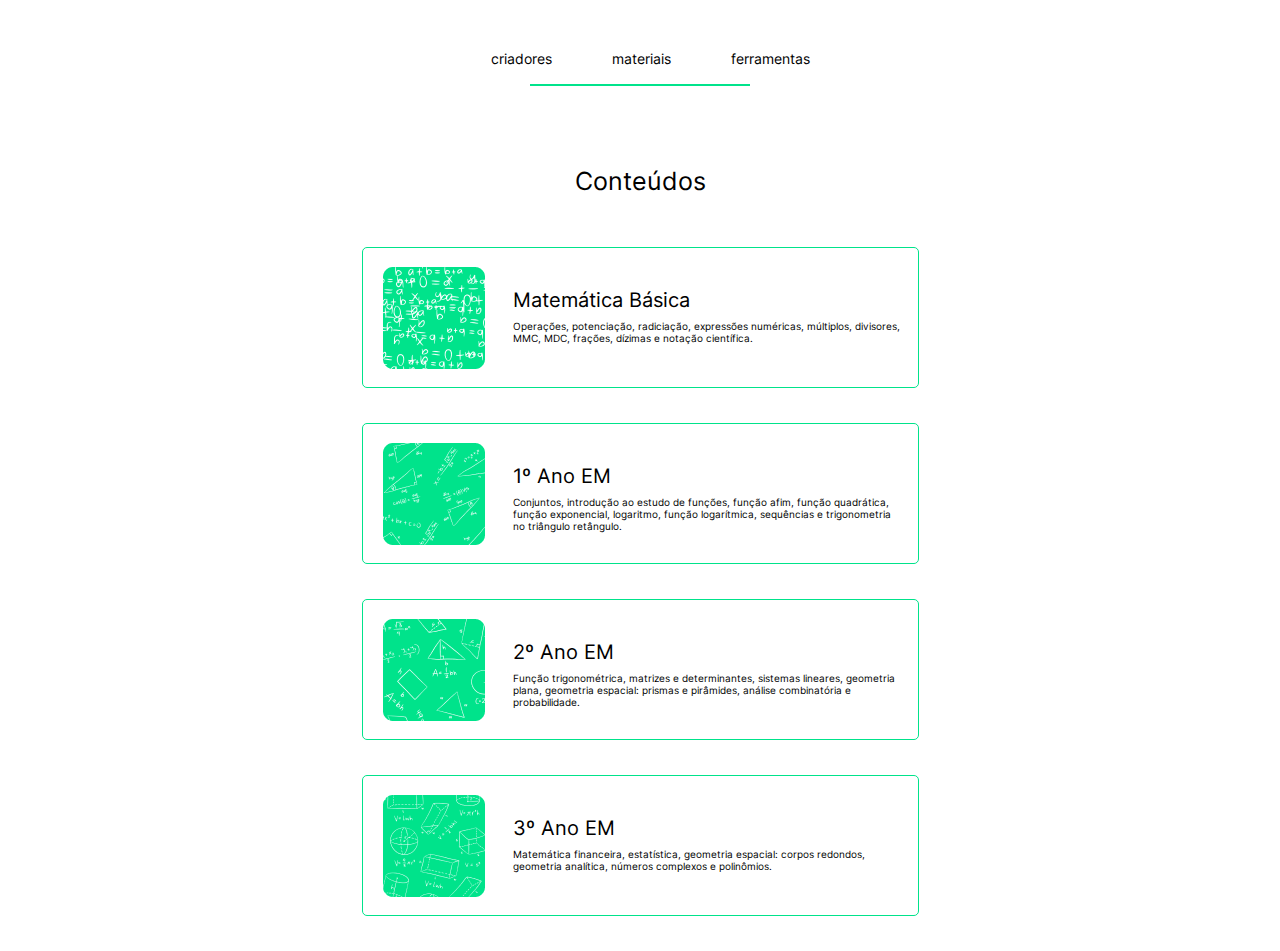
==== index.html @ a5ec0219 "Rename paginaPrincipal.html to index.html" ====
<!DOCTYPE html>
<html>

    <head>
        <link rel="stylesheet" href="style.css">
        <meta name="viewport" content="width=device-width, initial-scale=1.0">
        <title>
            Complica
        </title>
    </head>

    <body>
        <ul class="lista">

            <li class="item">
                <a class="text"
                    href="criadores.html">criadores</a>
            </li>

            <li class="item">
                <a class="text"
                    href="materiais.html">materiais</a>
            </li>

            <li class="item">
                <a class="text"
                    href="ferramentas.html">ferramentas</a>
            </li>

        </ul>

        <div class="line"> </div>

        <div class="div_principal">
            <p class="conteudo"> Conteúdos </p>

            <!-- Matemática Básica-->
            <div class="divlink" onclick="window.location='matBasica.html';">
                <img src="images/1.png" class="imagem">
                <div class="info">
                    <p class="info_title">
                        Matemática Básica
                    </p>
                    <p class="info_subtitle">
                        Operações, potenciação, radiciação, expressões
                        numéricas, múltiplos, divisores,
                        MMC, MDC, frações, dízimas e notação científica.
                    </p>
                </div>
            </div>

            <!-- 1º Ano EM-->
            <div class="divlink" onclick="window.location='1EM.html';">
                <img src="images/2.png" class="imagem">
                <div class="info">
                    <p class="info_title">
                        1º Ano EM
                    </p>
                    <p class="info_subtitle">
                        Conjuntos, introdução ao estudo de funções, função afim,
                        função quadrática,<br>função exponencial, logaritmo, função
                        logarítmica, sequências e trigonometria<br>no triângulo
                        retângulo.
                    </p>
                </div>
            </div>

            <!-- 2º Ano EM-->
            <div class="divlink" onclick="window.location='2EM.html';">
                <img src="images/3.png" class="imagem">
                <div class="info">
                    <p class="info_title">
                        2º Ano EM
                    </p>
                    <p class="info_subtitle">
                        Função trigonométrica, matrizes e determinantes,
                        sistemas lineares, geometria<br>plana, geometria espacial: prismas e pirâmides, análise
                        combinatória e<br>probabilidade.
                    </p>
                </div>
            </div>

            <!-- 3º Ano EM-->
            <div class="divlink" onclick="window.location='3EM.html';">
                <img src="images/4.png" class="imagem">
                <div class="info">
                    <p class="info_title">
                        3º Ano EM
                    </p>
                    <p class="info_subtitle">
                        Matemática financeira, estatística, geometria espacial:
                        corpos redondos,<br>geometria analítica, números complexos e polinômios.
                    </p>
                </div>
            </div>
        </div>
    </body>
</html>
---- style.css ----
@font-face {
    font-family: Inter;
    src: url(./fonts/Inter/Inter-VariableFont_slnt\,wght.ttf);
}

a:link {
    text-decoration: none;
    color: rgb(0, 0, 0);
}

a:active {
    text-decoration: none;
    color: rgb(77, 253, 33);
}

.lista {
    list-style-type: none;
    display: flex;
    justify-content: center;
    margin-top: 50px;
    margin-right: 20px;
}

.line {
    border: 1px solid #00E38B;
    width: 218.04px;
    margin-inline: auto;
}

.item {
    margin-inline: 30px;
    transition: all 0.3s;
    cursor: pointer;
}

.item:hover{
    -webkit-transform: scale(1.5);
    transform: scale(1.2);
}

.text {
    font-family: 'Inter';
    font-style: normal;
    font-weight: 400;
    font-size: 14px;
    line-height: 17px;
    color: #000000;
}

.text1 {
    font-family: 'Inter';
    font-style: normal;
    font-weight: 400;
    font-size: 14px;
    line-height: 17px;
    color: #00E38B;
}

.div_principal {
    justify-content: center;
    align-items: center;
}

.conteudo {
    text-align: center;
    font-family: 'Inter';
    font-style: normal;
    font-weight: 400;
    font-size: 25px;
    line-height: 30px;
    color: #000000;
    margin-bottom: 51px;
    margin-top: 80px;
}

.divlink {
    background-color: #FFFFFF;
    border: 1px solid #00E38B;
    border-radius: 5px;
    width: 555px;
    height: 139px;
    display: flex;
    margin-inline: auto;
    margin-bottom: 35px;
    transition: all 0.3s;
    cursor: pointer;
}

.divlink:hover{
    -webkit-transform: scale(1.5);
    transform: scale(1.1);
}

.imagem {
    width: 102px;
    height: 102px;
    margin-block: auto;
    margin-left: 20px;
}

.info {
    margin-left: 28px;
    margin-top: 20px;
}

.info_title {
    font-family: 'Inter';
    font-style: normal;
    font-weight: 400;
    font-size: 20px;
    line-height: 24px;
    color: #000000;
}

.info_subtitle {
    font-family: 'Inter';
    font-style: normal;
    font-weight: 400;
    font-size: 10px;
    line-height: 12px;
    color: #000000;
    margin-top: -12px;
}
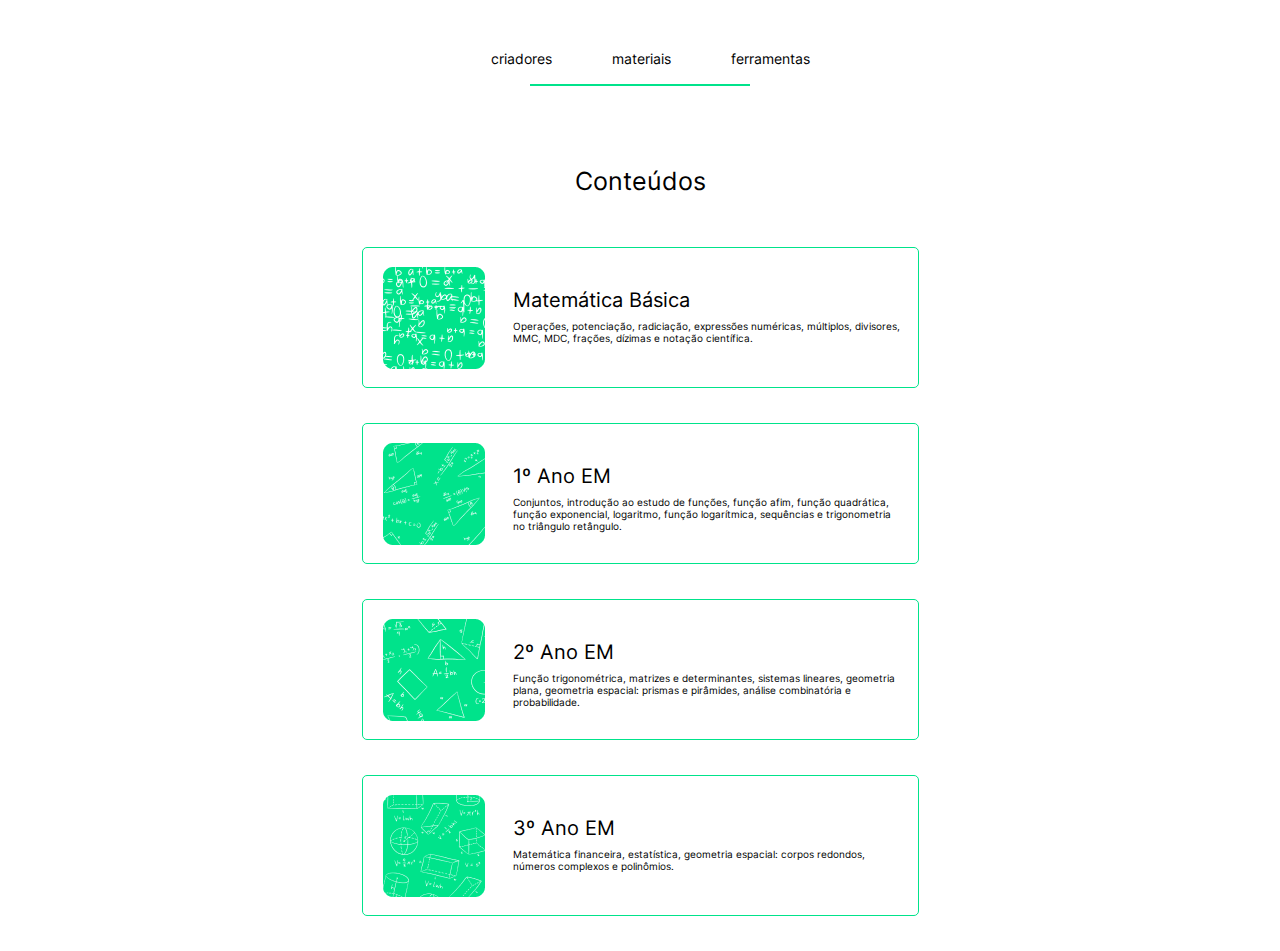
==== commit de600407: "Add files via upload" ====
--- a/index.html
+++ b/index.html
@@ -89,10 +89,10 @@
                     </p>
                     <p class="info_subtitle">
                         Matemática financeira, estatística, geometria espacial:
-                        corpos redondos,<br>geometria analítica, números complexos e polinômios.
+                        corpos redondos,<br>números complexos e polinômios.
                     </p>
                 </div>
             </div>
         </div>
     </body>
-</html>
+</html>--- a/style.css
+++ b/style.css
@@ -120,4 +120,148 @@
     line-height: 12px;
     color: #000000;
     margin-top: -12px;
+}
+
+.div_topico {
+    background-color: #FFFFFF;
+    border: 1px solid #00E38B;
+    border-radius: 5px;
+    width: 1000px;
+    height: 100px;
+    display: flex;
+    margin-inline: auto;
+    align-items: center;
+    justify-content: space-between;
+    margin-top: 50px;
+    margin-bottom: 15px;
+}
+
+.topico_nome {
+    font-family: 'Inter';
+    font-style: normal;
+    font-weight: 400;
+    font-size: 20px;
+    line-height: 24px;
+    color: #000000;
+    margin-left: 40px;
+    margin-block: auto;
+}
+
+.setinha {
+    width: 32px;
+    height: 15px;
+    margin-right: 50px;
+    transition: all 0.6s;
+}
+
+.setinha:hover{
+    -webkit-transform: rotate(-180deg);
+    -ms-transform: rotate(-180deg);
+    transform: rotate(-180deg);
+}
+
+.div_info {
+    background-color: #FFFFFF;
+    border: 1px solid #00E38B;
+    border-radius: 5px;
+    padding: 25px;
+    width: 1000px;
+    margin-inline: auto;
+    align-items: center;
+    justify-content: center;
+}
+
+.info_text {
+    font-family: 'Inter';
+    font-style: normal;
+    font-weight: 700;
+    font-size: 12px;
+    line-height: 15px;
+    text-align: justify;
+    color: #000000;
+}
+
+.vertical {
+    display: flex;
+    justify-content: center;
+}
+
+.icon {
+    justify-content: center;
+    align-items: center;
+    margin-inline: 100px;
+    text-align: center;
+}
+
+.icon_image {
+    width: 150px;
+    height: 150px;
+    border-radius: 75px;
+}
+
+.icon_name {
+    font-family: 'Inter';
+    font-style: normal;
+    font-weight: 400;
+    font-size: 14px;
+    line-height: 12px;
+    color: #000000;
+    text-align: center;
+}
+
+.icon_square {
+    background-size: 100% 100%;
+    width: 224px;
+    height: 309px;
+    border: 1px solid #00E38B;
+    border-radius: 10px;
+    margin-inline: 60px;
+}
+
+#um {
+    background-image: url('https://storage.googleapis.com/edocente-content-production/PNLD/PNLD_2018/Obra-76c28232-e217-4b27-8756-533f1226614b/76c28232-e217-4b27-8756-533f1226614b-thumbnail.png');
+}
+
+#dois {
+    background-image: url('https://covers.zlibcdn2.com/covers299/books/a2/2b/3d/a22b3d1a32b1c90e9a1807c45252ac10.jpg');
+}
+
+#tres {
+    background-image: url('https://covers.zlibcdn2.com/covers299/books/59/55/cc/5955cc268bc0192eb9a53411965a6628.jpg');
+}
+
+.sub_square {
+    height: 75px;
+    background-color: #00E38B;
+    border-bottom-left-radius: 10px;
+    border-bottom-right-radius: 10px;
+    margin-top: 236px;
+    padding-top: 1px;
+}
+
+.sub_square_text {
+    font-family: 'Inter';
+    font-style: normal;
+    font-weight: 400;
+    font-size: 15px;
+    color: #FFFFFF;
+    margin-left: 16px;
+}
+
+.sub_square_subtext {
+    font-family: 'Inter';
+    font-style: normal;
+    font-weight: 400;
+    font-size: 10px;
+    color: #FFFFFF;
+    margin-left: 16px;
+}
+
+.image_text{
+    margin-left: auto;
+    height: 50px;
+}
+
+.video {
+    margin-left: 190px;
 }